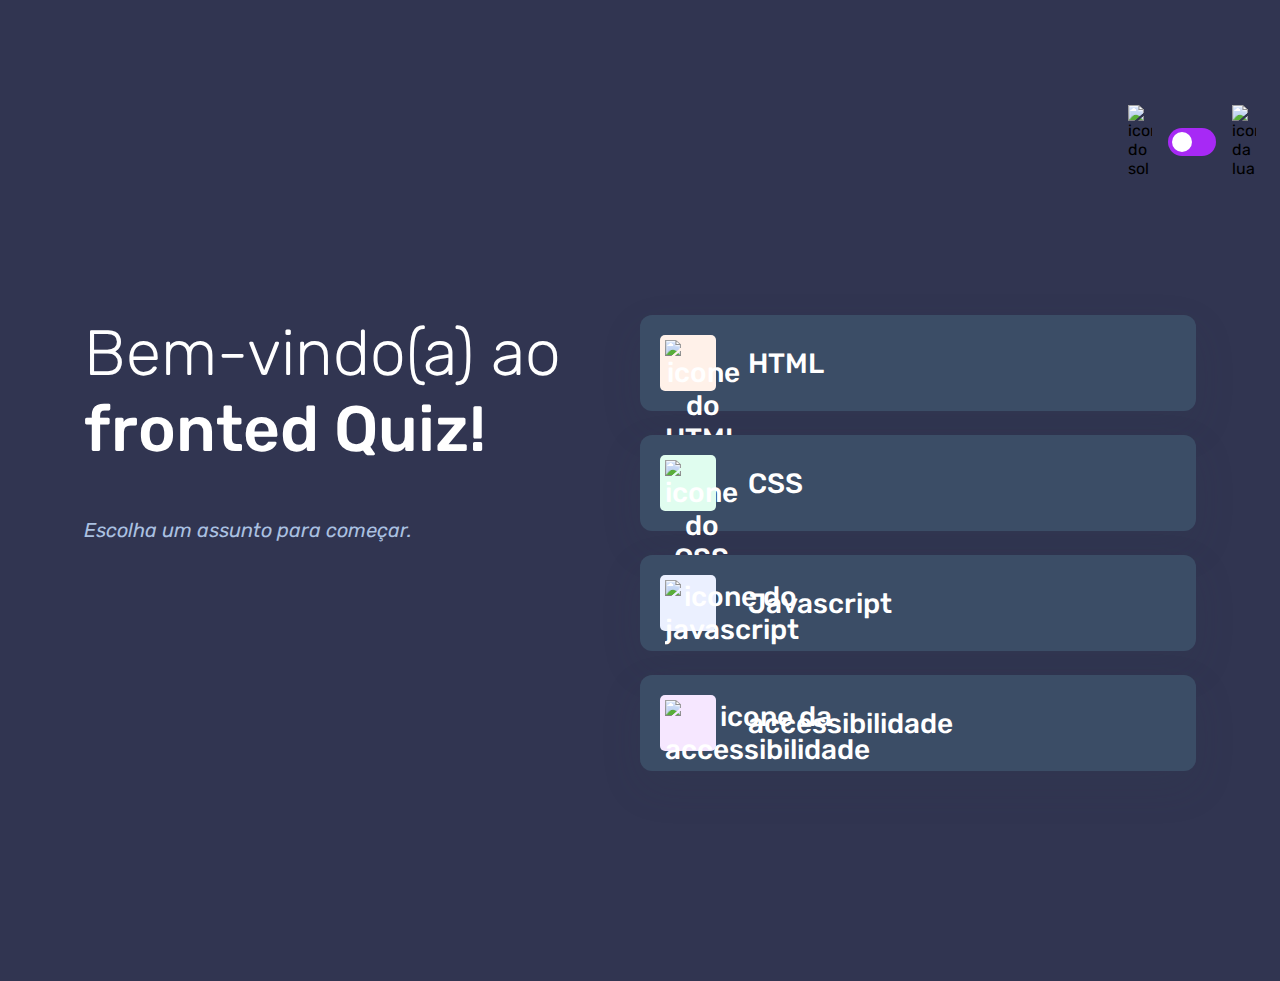
==== index.html @ 58d13235 "daptçao para temas escuros" ====
<!DOCTYPE html>
<html lang="pt-BR">
<head>
    <meta charset="UTF-8">
    <meta name="viewport" content="width=device-width, initial-scale=1.0">
    <link rel="preconnect" href="https://fonts.googleapis.com">
    <link rel="preconnect" href="https://fonts.gstatic.com" crossorigin>
    <link href="https://fonts.googleapis.com/css2?family=Rubik:ital,wght@0,300..900;1,300..900&display=swap" rel="stylesheet">
    <link rel="stylesheet" href="style.css">
    <title>Quiz app</title>
</head>
<body class="escuro">
    <header>
        <div class="tema">
            <img src="./assets/images/icon-sun-dark.svg" alt="icone do sol">
            <button>
                <div></div>
            </button>
            <img src="./assets/images/icon-moon-dark.svg" alt="icone da lua">
        </div>
    </header>

    <main>
        <section class="boas-vindas">
            <h1>
                Bem-vindo(a) ao <br>
                <strong>fronted Quiz!</strong>
            </h1>

            <p>Escolha um assunto para começar.</p>
        </section> 
        
        <section class="assuntos">
            <button class="botao_html">
                <div>
                    <img src="./assets/images/icon-html.svg" alt="icone do HTML">
                </div>
                HTML
            </button>

            <button class="botao_css">
                <div>
                    <img src="./assets/images/icon-css.svg" alt="icone do CSS">
                </div>
                CSS
            </button>

            <button class="botao_javascript">
                <div>
                    <img src="./assets/images/icon-js.svg" alt="icone do javascript">
                </div>
                Javascript
            </button>

            <button class="botao_acessibilidade">
                <div>
                    <img src="./assets/images/icon-accessibility.svg" alt="icone da accessibilidade">
                </div>
                accessibilidade
            </button>
        </section>
    </main>
</body>
</html>
---- style.css ----
* {
    margin: 0;
    padding: 0;
    box-sizing: border-box;
    font-family: "rubik", sans-serif;
    -webkit-font-smoothing: antialiased;
}

:root {
    --bg-color: #f4f6fa;
    --purple: #a729f5;
    --primary-text-color: #313e51;
    --secondary-text-color: #626c7f;
    --button-bg: #fff;
    --shadow: 0px 16px 40px 0px rgba(143, 160, 193, 0.14);
    --bg-html:  #fff1e9;
    --bg-css: #e0fdef;
    --bg-javascript: #ebf0ff;
    --bg-acessibilidade: #f6e7ff;
    --white: #fff;
    --bg-mobile: url(./assents/imagens/pattern-background-mobile-light);
    --bg-desktop: url(./assents/imagens/pattern-background-desktop-light);
}

    
body.escuro{
    --bg-color: #313551;
    --bg-mobile: url(./assets/images/pattern-background-mobile-dark.svg);
    --bg-desktop: url(./assets/images/pattern-background-desktop-dark.svg);
    --primary-text-color: #fff;
    --secondary-text-color: #abc1e1;
    --button-bg: #3b4d66;
    --shadow: 0px 16px 40px 0px rgba(49, 62, 81, 0.14);

}

body {
    height: 100svh;
    background: var(--bg-mobile) var(--bg-color);
    background-repeat: no-repeat;
    background-size: cover;
 }

header{
    padding: 16px 24px;
    display: flex;
    justify-content:  flex-end;
}

.tema {
    padding: 8px 0;
    display: flex;
    align-items: center;
    gap: 8px;
}

.tema img {
    width: 16px;
}

.tema button {
    height: 20px;
    width: 32px;
    background: var(--purple);
    border: 0;
    border-radius: 999px;
    padding: 4px;
}

.tema button div {
    background-color: var(--white);
    width: 12px;
    height: 12px;
    border-radius: 999px;
}

main {
    padding: 32px 24px;
}

.boas-vindas {
    margin-bottom: 40px;
}


.boas-vindas h1 {
    font-size: 40px;
    font-weight: 300;
    color: var(--primary-text-color);
    margin-bottom: 16px;
}

.boas-vindas h1 strong {
    font-weight: 500;
}

.boas-vindas p {
    color: var(--secondary-text-color);
    font-size: 14px;
    line-height: 150%;
    font-style: italic;
}

.assuntos {
    display: flex;
    flex-direction: column;
    gap: 12px;
}

.assuntos button {
    border: none;
    background: var(--button-bg);
    display: flex;
    align-items:  center;
    gap: 16px;
    padding: 12px;
    border-radius: 12px;
    box-shadow: var(--shadow);
    font-size: 18px;
    font-weight: 500;
    color: var(--primary-text-color);
}

.assuntos button div {
    width: 40px;
    height: 40px;
    padding: 5px;
    border-radius: 5px;
}

.assuntos button img {
    width: 100%;
}

.botao_html div {
    background: var(--bg-html);
}

.botao_css div {
    background: var(--bg-css);
}

.botao_javascript div {
    background: var(--bg-javascript);
}

.botao_acessibilidade div {
    background: var(--bg-acessibilidade);
}

@media(min-width: 1100px) {
    body {
        background: var(--bg-desktop) var(--bg-color);
        background-size: cover;
        background-repeat: no-repeat;
    }

    header {
        margin-block: 81px;
    }

    .tema {
        gap: 16px;
    }

    .tema img {
        width: 24px;
    }

    .tema button {
        width: 48px;
        height: 28px;
    }

    .tema button div {
        width: 20px;
        height: 20px;
    }

    main {
        display: flex;
        max-width: 1160px;
        margin-inline: auto;
    }

    section {
        width: 100%;
    }

    .boas-vindas h1 {
        font-size: 64px;
        margin-bottom: 48px;
    }

    .boas-vindas p {
        font-size: 20px;
    }

    .assuntos {
        gap: 24px;
    }

    .assuntos button {
        font-size: 28px;
        padding: 20px;
        gap: 32px;
    }

    .assuntos button div {
        width: 56px;
        height: 56px;
    }
}
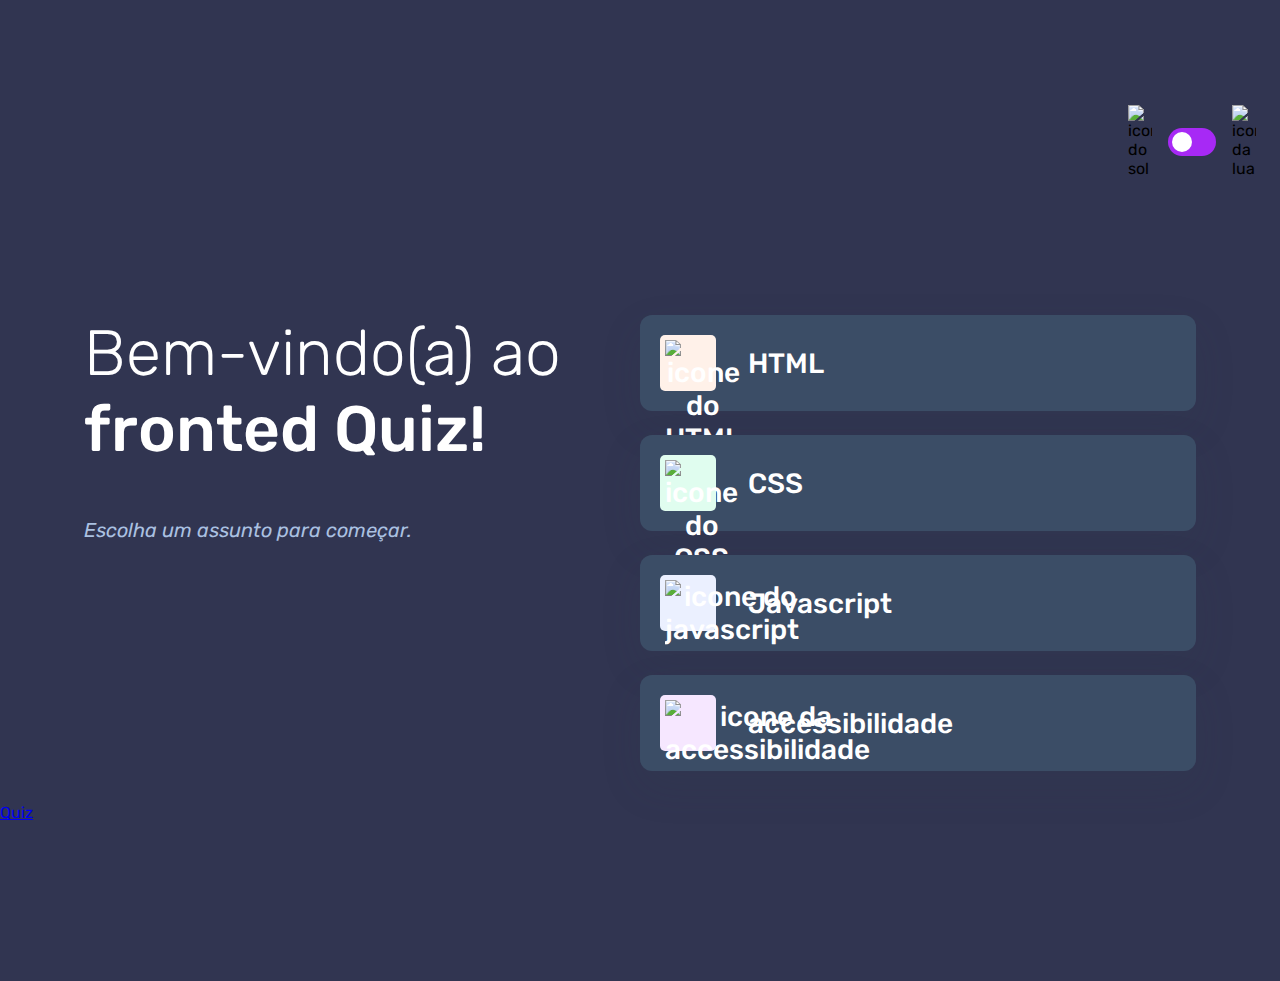
==== commit 1f39fc73: "criçao da pagina do quiz" ====
--- a/index.html
+++ b/index.html
@@ -60,5 +60,7 @@
             </button>
         </section>
     </main>
+
+    <a href="./pages/quiz/quiz.html">Quiz</a>
 </body>
 </html>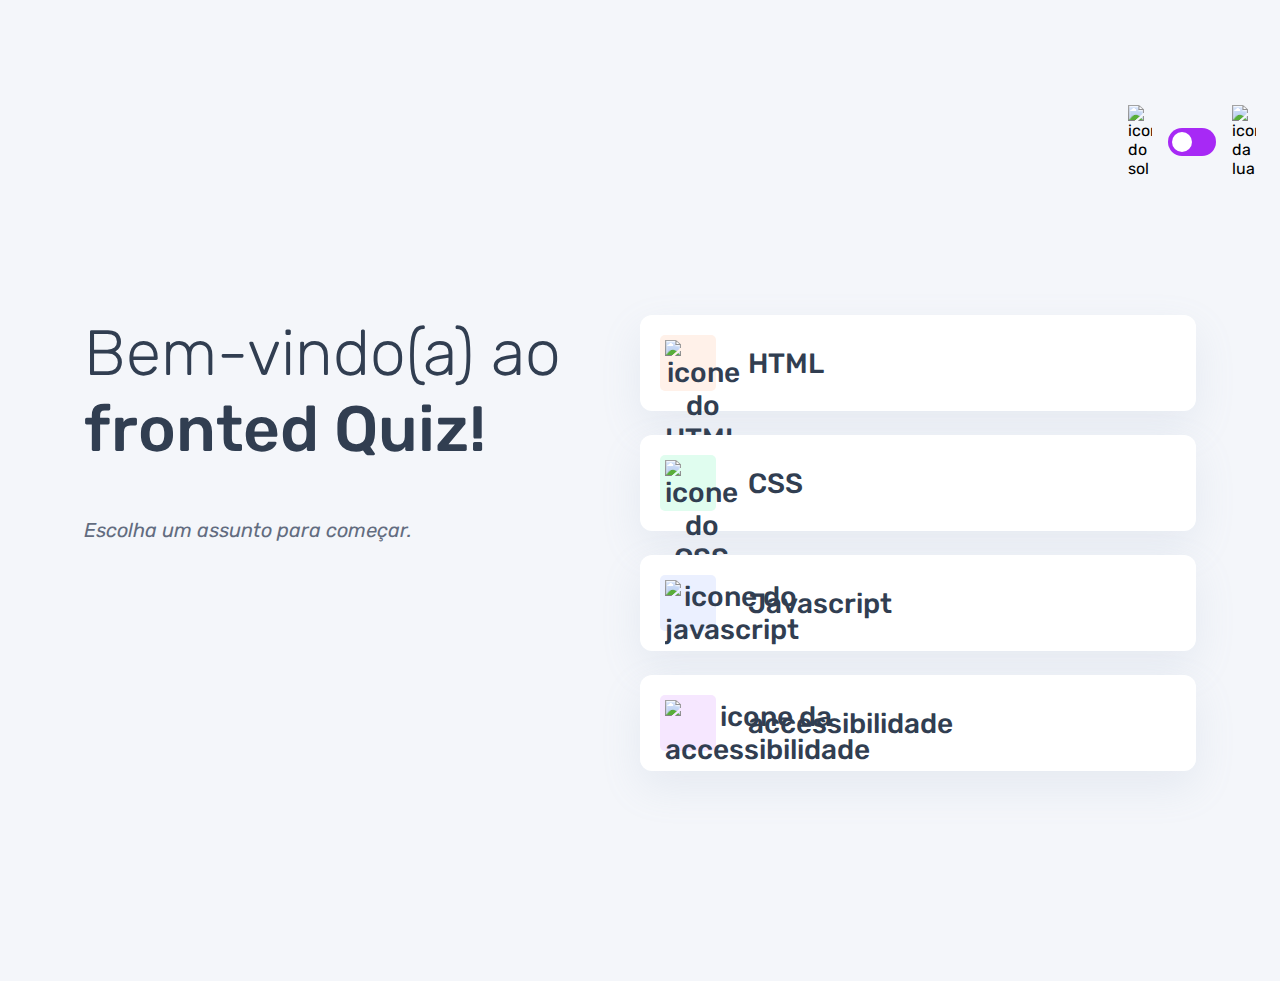
==== commit 082998b6: "adicionada a fuçao para escolher o tema" ====
--- a/index.html
+++ b/index.html
@@ -7,9 +7,10 @@
     <link rel="preconnect" href="https://fonts.gstatic.com" crossorigin>
     <link href="https://fonts.googleapis.com/css2?family=Rubik:ital,wght@0,300..900;1,300..900&display=swap" rel="stylesheet">
     <link rel="stylesheet" href="style.css">
+    <script src="./script.js" type="module"></script>
     <title>Quiz app</title>
 </head>
-<body class="escuro">
+<body>
     <header>
         <div class="tema">
             <img src="./assets/images/icon-sun-dark.svg" alt="icone do sol">
@@ -61,6 +62,6 @@
         </section>
     </main>
 
-    <a href="./pages/quiz/quiz.html">Quiz</a>
+   
 </body>
 </html>--- a/style.css
+++ b/style.css
@@ -65,6 +65,8 @@
     border: 0;
     border-radius: 999px;
     padding: 4px;
+    display: flex;
+    cursor: pointer;
 }
 
 .tema button div {
@@ -119,6 +121,7 @@
     font-size: 18px;
     font-weight: 500;
     color: var(--primary-text-color);
+    cursor: pointer;
 }
 
 .assuntos button div {
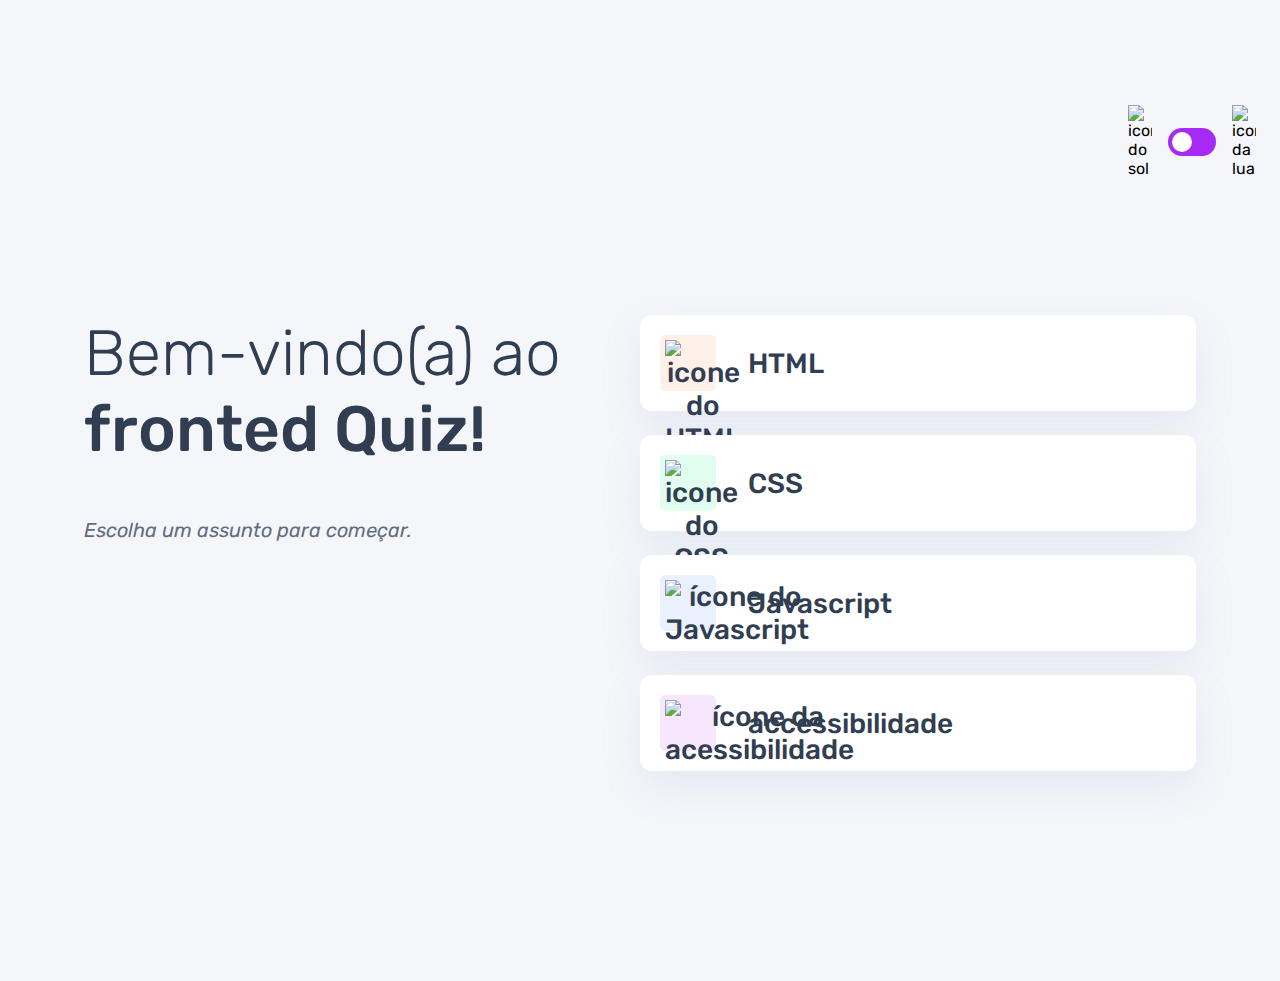
==== commit 8703decd: "alteraçao dinamica da pagina" ====
--- a/index.html
+++ b/index.html
@@ -48,14 +48,14 @@
 
             <button class="botao_javascript">
                 <div>
-                    <img src="./assets/images/icon-js.svg" alt="icone do javascript">
+                    <img src="./assets/images/icon-javascript.svg" alt="ícone do Javascript">
                 </div>
                 Javascript
             </button>
 
             <button class="botao_acessibilidade">
                 <div>
-                    <img src="./assets/images/icon-accessibility.svg" alt="icone da accessibilidade">
+                    <img src="./assets/images/icon-acessibilidade.svg" alt="ícone da acessibilidade">
                 </div>
                 accessibilidade
             </button>
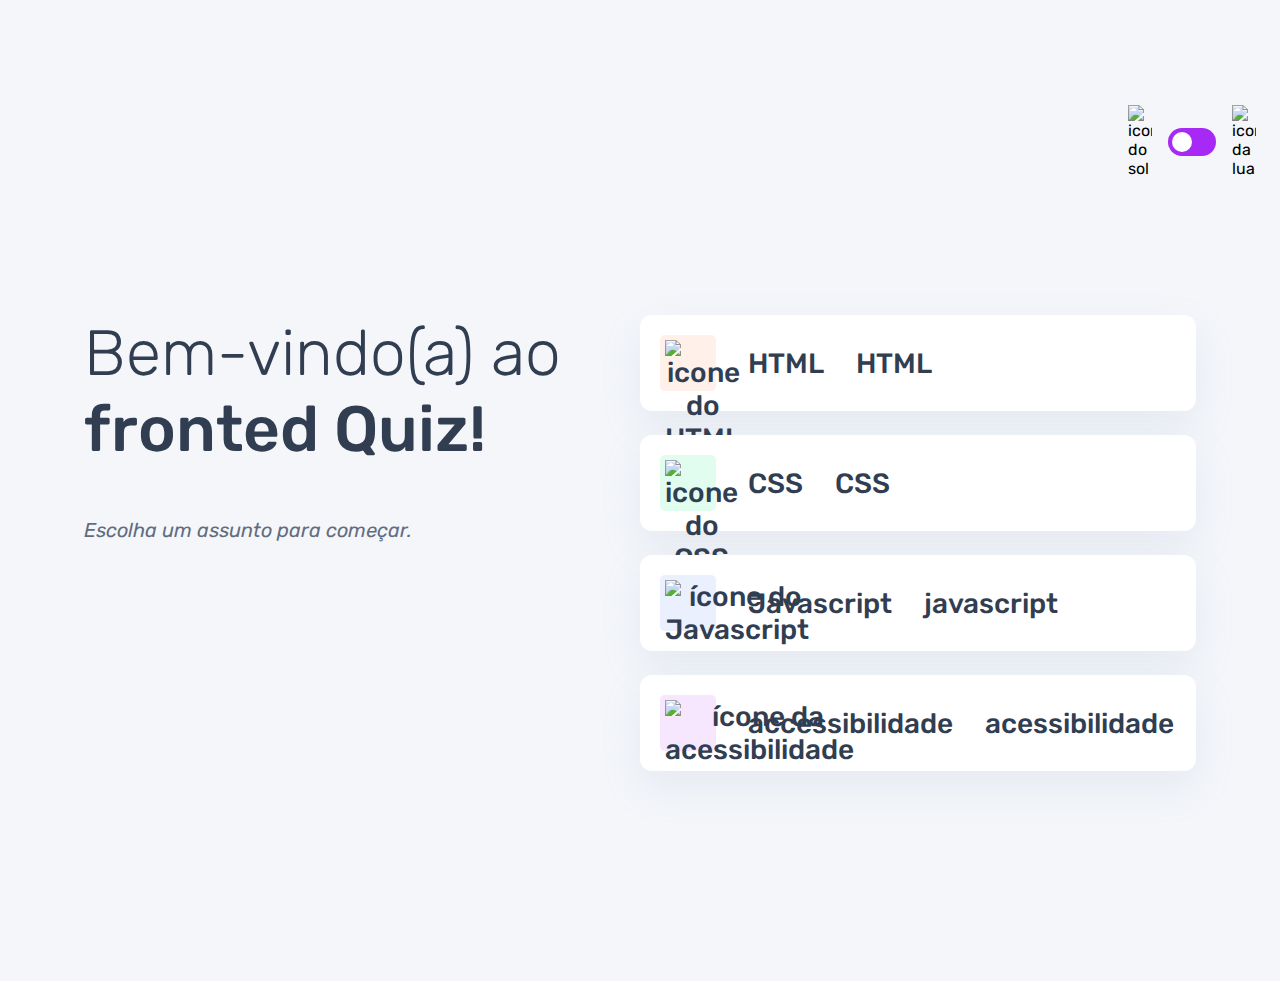
==== commit 9f52c30b: "Ajustes da função de selecionar assunto para funcionar em todos os disipositivo" ====
--- a/index.html
+++ b/index.html
@@ -7,7 +7,7 @@
     <link rel="preconnect" href="https://fonts.gstatic.com" crossorigin>
     <link href="https://fonts.googleapis.com/css2?family=Rubik:ital,wght@0,300..900;1,300..900&display=swap" rel="stylesheet">
     <link rel="stylesheet" href="style.css">
-    <script src="./script.js" type="module"></script>
+    <script src="./script.js" defer type="module" ></script>
     <title>Quiz app</title>
 </head>
 <body>
@@ -37,6 +37,7 @@
                     <img src="./assets/images/icon-html.svg" alt="icone do HTML">
                 </div>
                 HTML
+                <span>HTML</span>
             </button>
 
             <button class="botao_css">
@@ -44,6 +45,7 @@
                     <img src="./assets/images/icon-css.svg" alt="icone do CSS">
                 </div>
                 CSS
+                <span>CSS</span>
             </button>
 
             <button class="botao_javascript">
@@ -51,6 +53,7 @@
                     <img src="./assets/images/icon-javascript.svg" alt="ícone do Javascript">
                 </div>
                 Javascript
+                <span>javascript</span>
             </button>
 
             <button class="botao_acessibilidade">
@@ -58,6 +61,7 @@
                     <img src="./assets/images/icon-acessibilidade.svg" alt="ícone da acessibilidade">
                 </div>
                 accessibilidade
+                <span>acessibilidade</span>
             </button>
         </section>
     </main>
